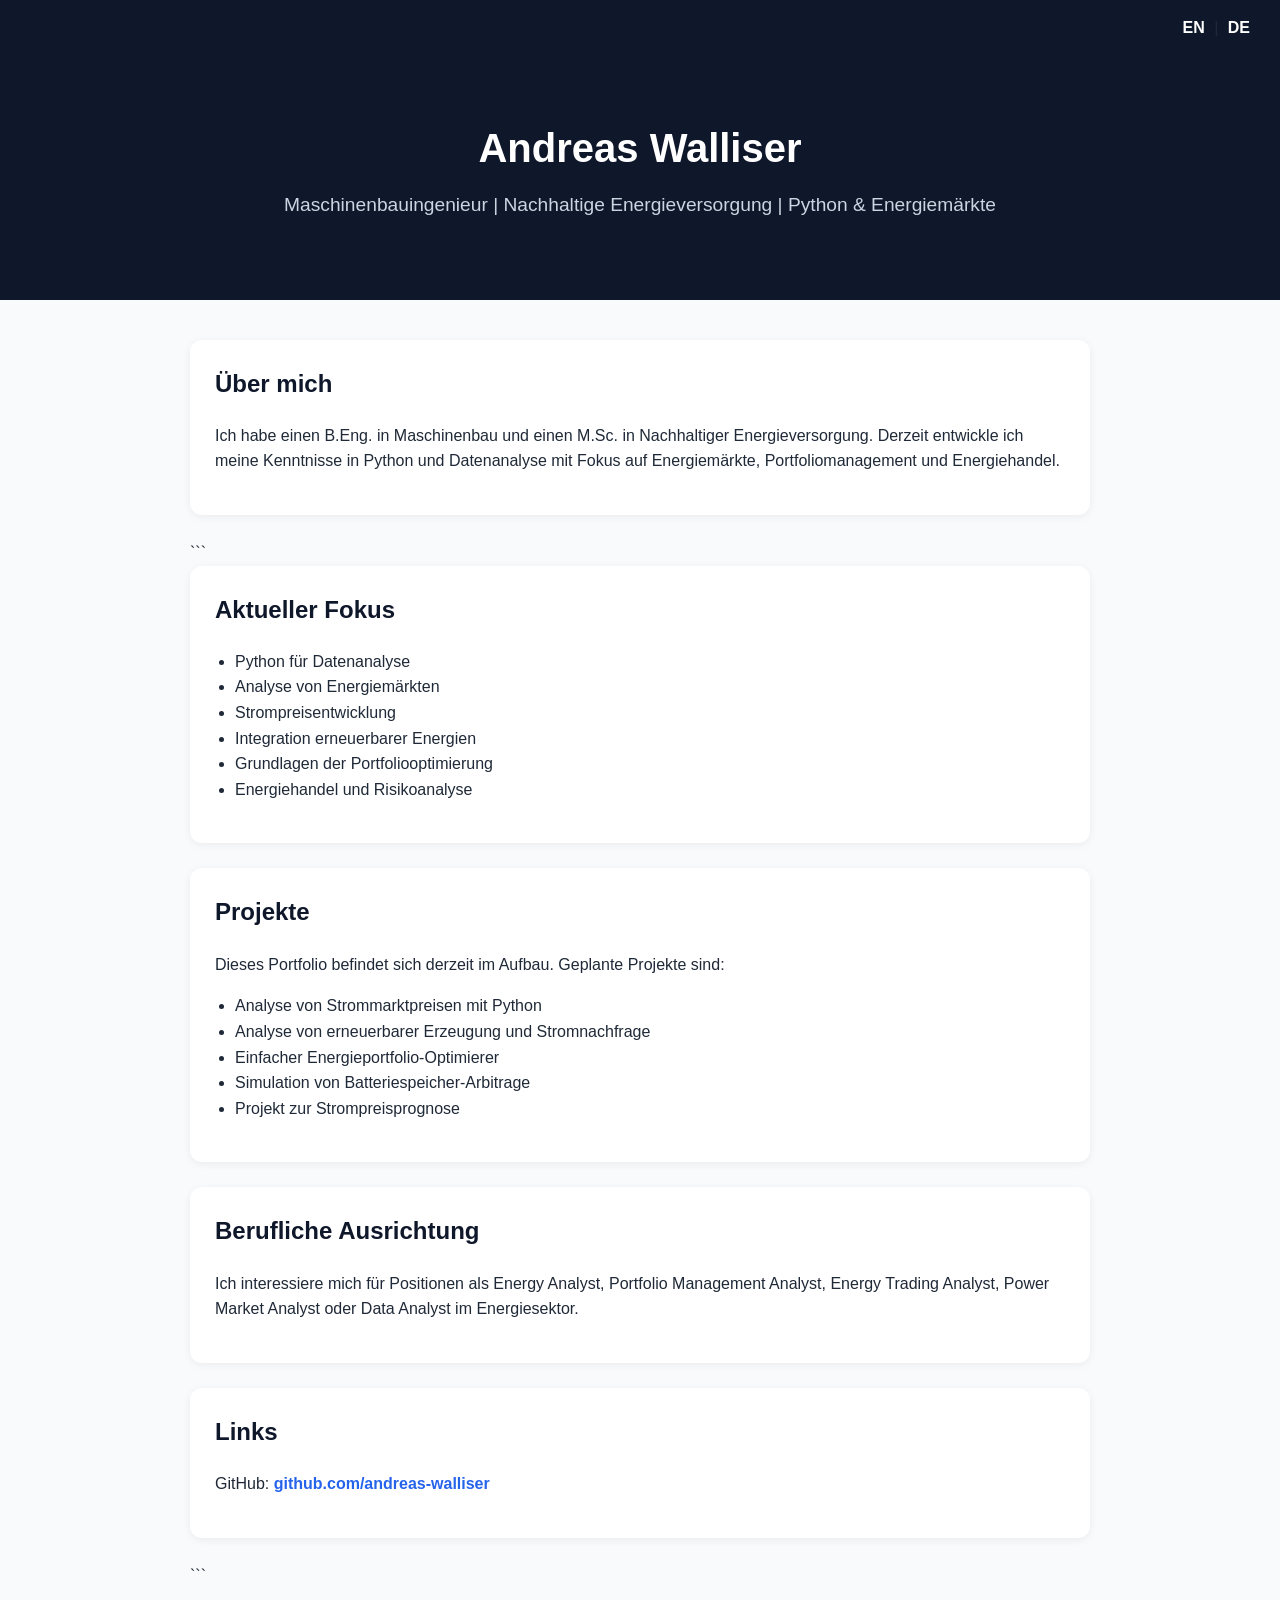
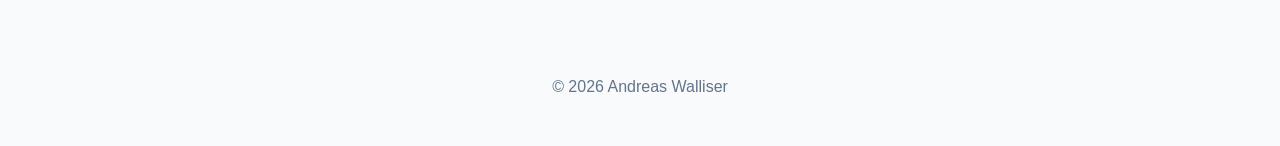
==== de.html @ 5d669d1f "Add German version of personal portfolio webpage" ====
<!DOCTYPE html>

<html lang="de">
<head>
  <meta charset="UTF-8" />
  <meta name="viewport" content="width=device-width, initial-scale=1.0" />

  <title>Andreas Walliser | Energieanalyse</title>

  <style>
    body {
      margin: 0;
      font-family: Arial, sans-serif;
      line-height: 1.6;
      color: #1f2937;
      background: #f8fafc;
    }

    .language-switch {
      text-align: right;
      padding: 15px 25px;
      background: #0f172a;
    }

    .language-switch a {
      color: white;
      text-decoration: none;
      font-weight: bold;
      margin: 0 5px;
    }

    .language-switch a:hover {
      text-decoration: underline;
    }

    header {
      background: #0f172a;
      color: white;
      padding: 60px 20px;
      text-align: center;
    }

    header h1 {
      margin: 0;
      font-size: 2.5rem;
    }

    header p {
      font-size: 1.2rem;
      margin-top: 10px;
      color: #cbd5e1;
    }

    main {
      max-width: 900px;
      margin: 40px auto;
      padding: 0 20px;
    }

    section {
      background: white;
      margin-bottom: 25px;
      padding: 25px;
      border-radius: 12px;
      box-shadow: 0 2px 8px rgba(0, 0, 0, 0.06);
    }

    h2 {
      color: #0f172a;
      margin-top: 0;
    }

    ul {
      padding-left: 20px;
    }

    a {
      color: #2563eb;
      text-decoration: none;
      font-weight: bold;
    }

    a:hover {
      text-decoration: underline;
    }

    footer {
      text-align: center;
      padding: 30px 20px;
      color: #64748b;
    }
  </style>

</head>

<body>
  <nav class="language-switch">
    <a href="index.html">EN</a> |
    <a href="de.html">DE</a>
  </nav>

  <header>
    <h1>Andreas Walliser</h1>
    <p>Maschinenbauingenieur | Nachhaltige Energieversorgung | Python & Energiemärkte</p>
  </header>

  <main>
    <section>
      <h2>Über mich</h2>
      <p>
        Ich habe einen B.Eng. in Maschinenbau und einen M.Sc. in Nachhaltiger Energieversorgung.
        Derzeit entwickle ich meine Kenntnisse in Python und Datenanalyse mit Fokus auf
        Energiemärkte, Portfoliomanagement und Energiehandel.
      </p>
    </section>

```
<section>
  <h2>Aktueller Fokus</h2>
  <ul>
    <li>Python für Datenanalyse</li>
    <li>Analyse von Energiemärkten</li>
    <li>Strompreisentwicklung</li>
    <li>Integration erneuerbarer Energien</li>
    <li>Grundlagen der Portfoliooptimierung</li>
    <li>Energiehandel und Risikoanalyse</li>
  </ul>
</section>

<section>
  <h2>Projekte</h2>
  <p>
    Dieses Portfolio befindet sich derzeit im Aufbau. Geplante Projekte sind:
  </p>
  <ul>
    <li>Analyse von Strommarktpreisen mit Python</li>
    <li>Analyse von erneuerbarer Erzeugung und Stromnachfrage</li>
    <li>Einfacher Energieportfolio-Optimierer</li>
    <li>Simulation von Batteriespeicher-Arbitrage</li>
    <li>Projekt zur Strompreisprognose</li>
  </ul>
</section>

<section>
  <h2>Berufliche Ausrichtung</h2>
  <p>
    Ich interessiere mich für Positionen als Energy Analyst, Portfolio Management Analyst,
    Energy Trading Analyst, Power Market Analyst oder Data Analyst im Energiesektor.
  </p>
</section>

<section>
  <h2>Links</h2>
  <p>
    GitHub:
    <a href="https://github.com/andreas-walliser" target="_blank">
      github.com/andreas-walliser
    </a>
  </p>
</section>
```

  </main>

  <footer>
    <p>© 2026 Andreas Walliser</p>
  </footer>
</body>
</html>
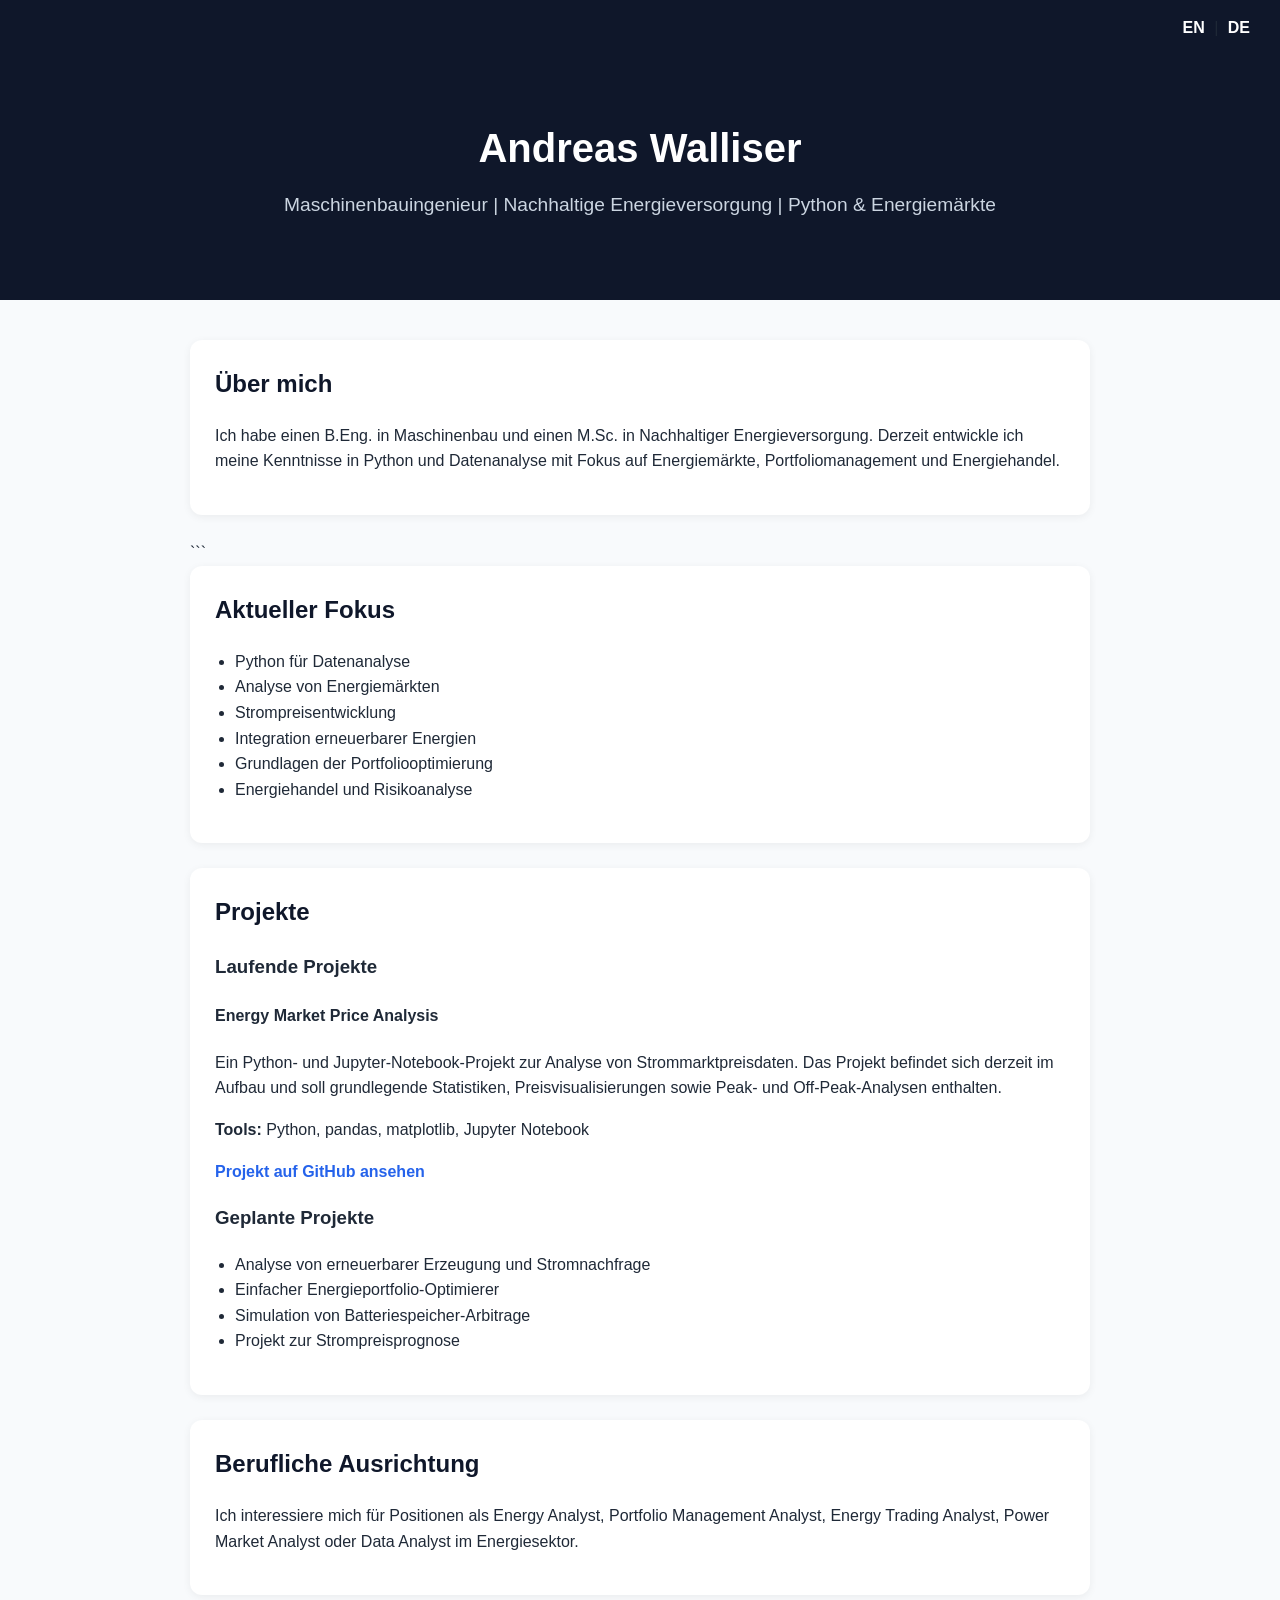
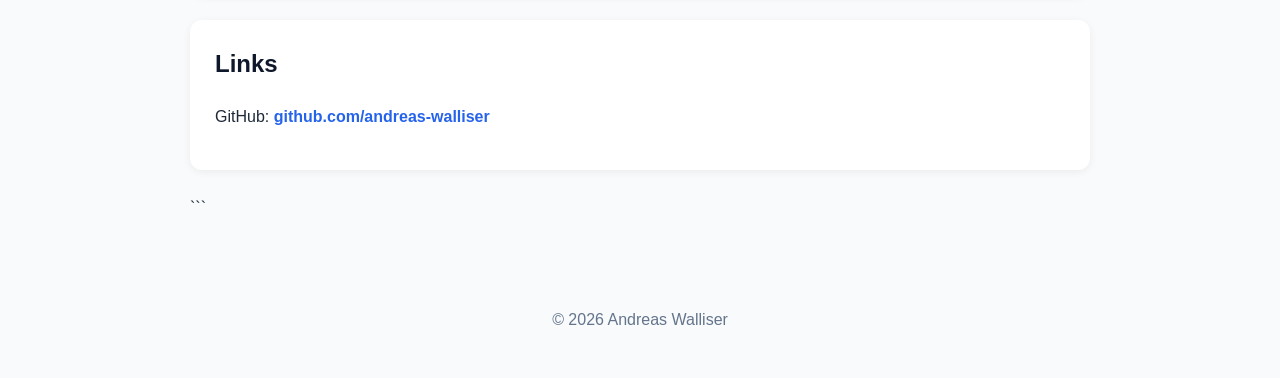
==== commit 159a4978: "Enhance project descriptions in de.html Added details about the 'Energy Market Price Analysis' proje" ====
--- a/de.html
+++ b/de.html
@@ -129,11 +129,29 @@
 
 <section>
   <h2>Projekte</h2>
+
+  <h3>Laufende Projekte</h3>
+
+  <h4>Energy Market Price Analysis</h4>
   <p>
-    Dieses Portfolio befindet sich derzeit im Aufbau. Geplante Projekte sind:
+    Ein Python- und Jupyter-Notebook-Projekt zur Analyse von Strommarktpreisdaten.
+    Das Projekt befindet sich derzeit im Aufbau und soll grundlegende Statistiken,
+    Preisvisualisierungen sowie Peak- und Off-Peak-Analysen enthalten.
   </p>
+
+  <p>
+    <strong>Tools:</strong> Python, pandas, matplotlib, Jupyter Notebook
+  </p>
+
+  <p>
+    <a href="https://github.com/andreas-walliser/energy-market-price-analysis" target="_blank">
+      Projekt auf GitHub ansehen
+    </a>
+  </p>
+
+  <h3>Geplante Projekte</h3>
+
   <ul>
-    <li>Analyse von Strommarktpreisen mit Python</li>
     <li>Analyse von erneuerbarer Erzeugung und Stromnachfrage</li>
     <li>Einfacher Energieportfolio-Optimierer</li>
     <li>Simulation von Batteriespeicher-Arbitrage</li>
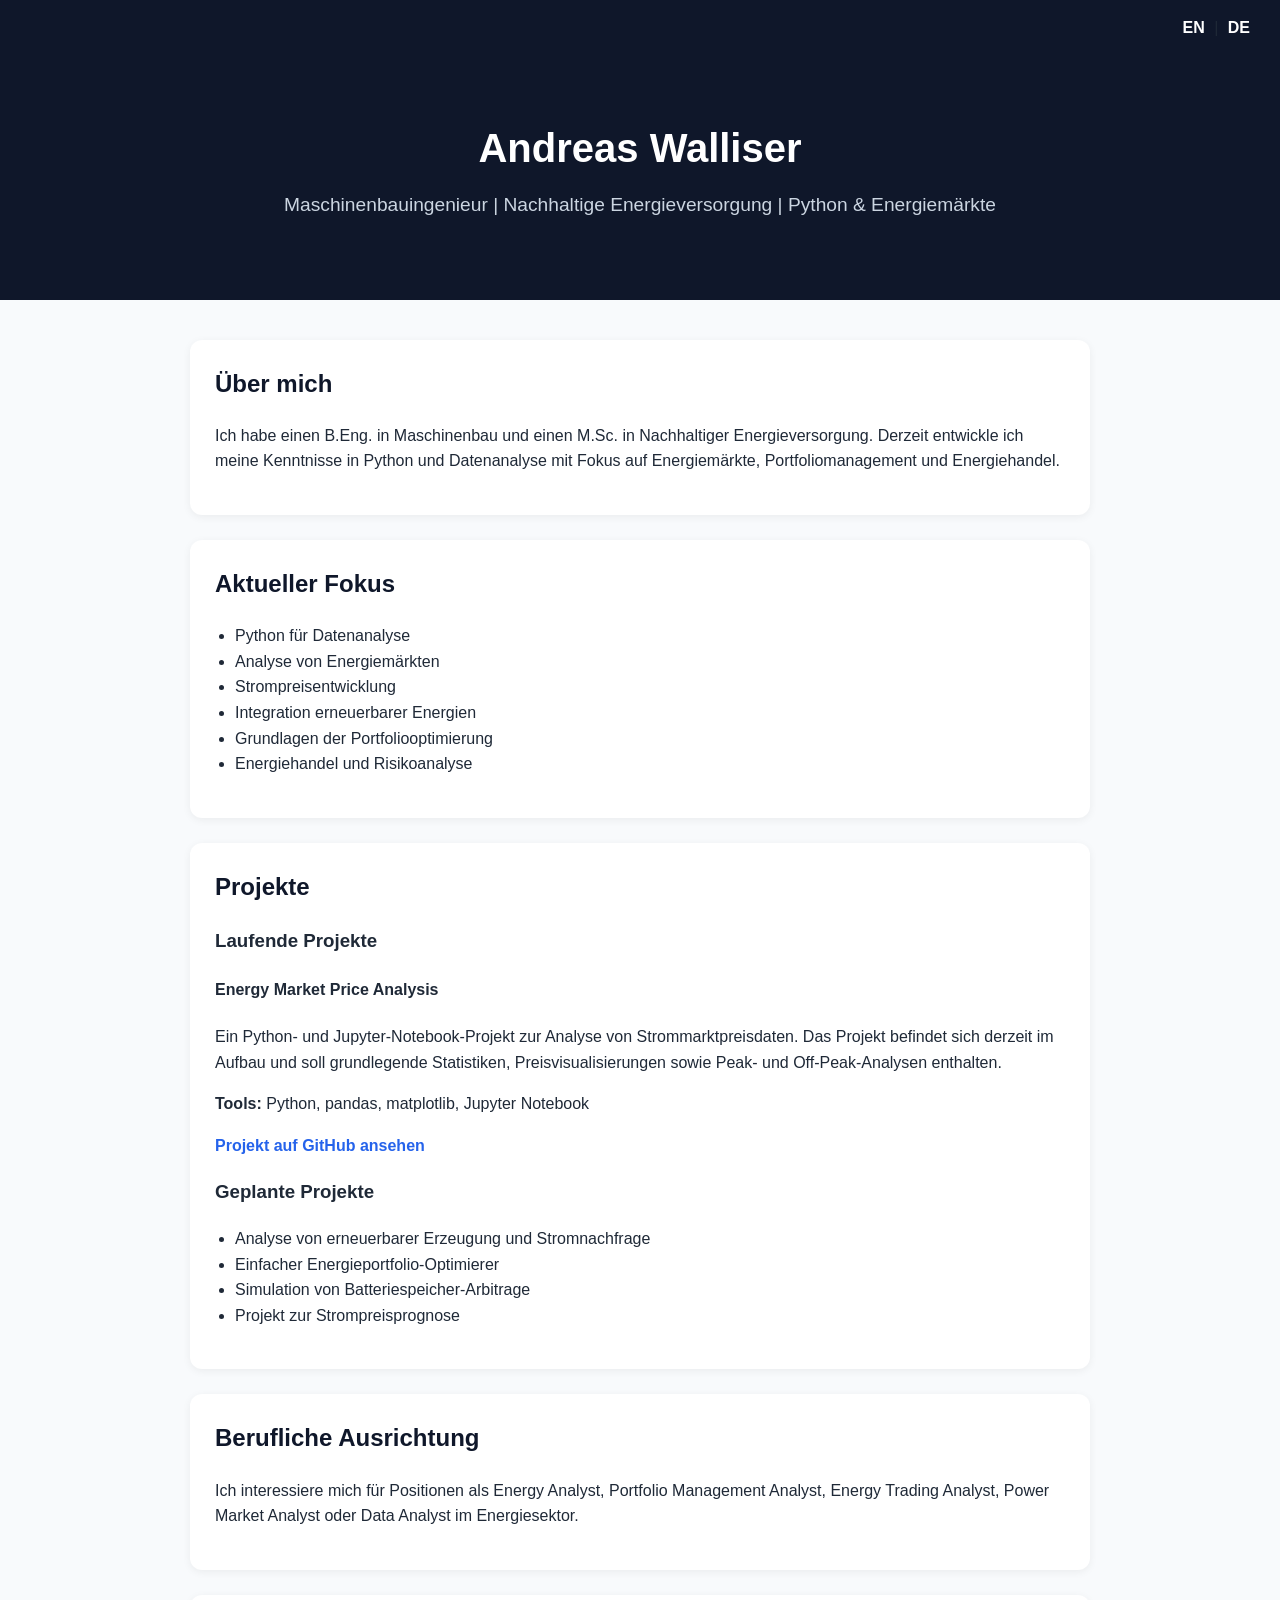
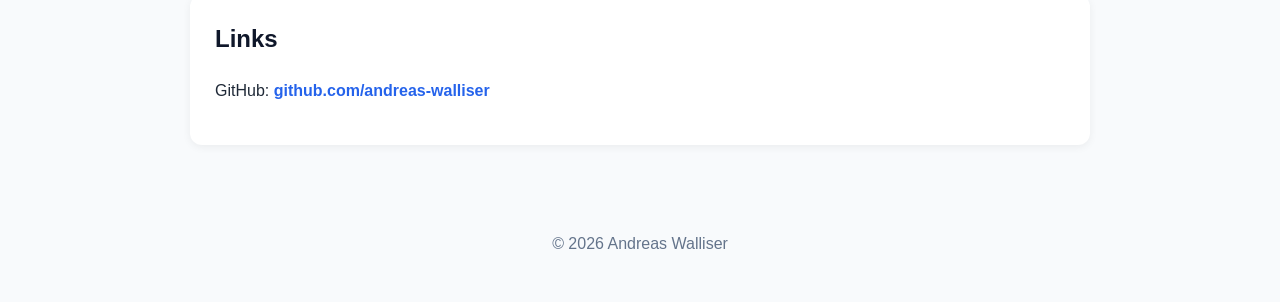
==== commit 523cd278: "Update de.html" ====
--- a/de.html
+++ b/de.html
@@ -114,7 +114,6 @@
       </p>
     </section>
 
-```
 <section>
   <h2>Aktueller Fokus</h2>
   <ul>
@@ -176,7 +175,6 @@
     </a>
   </p>
 </section>
-```
 
   </main>
 
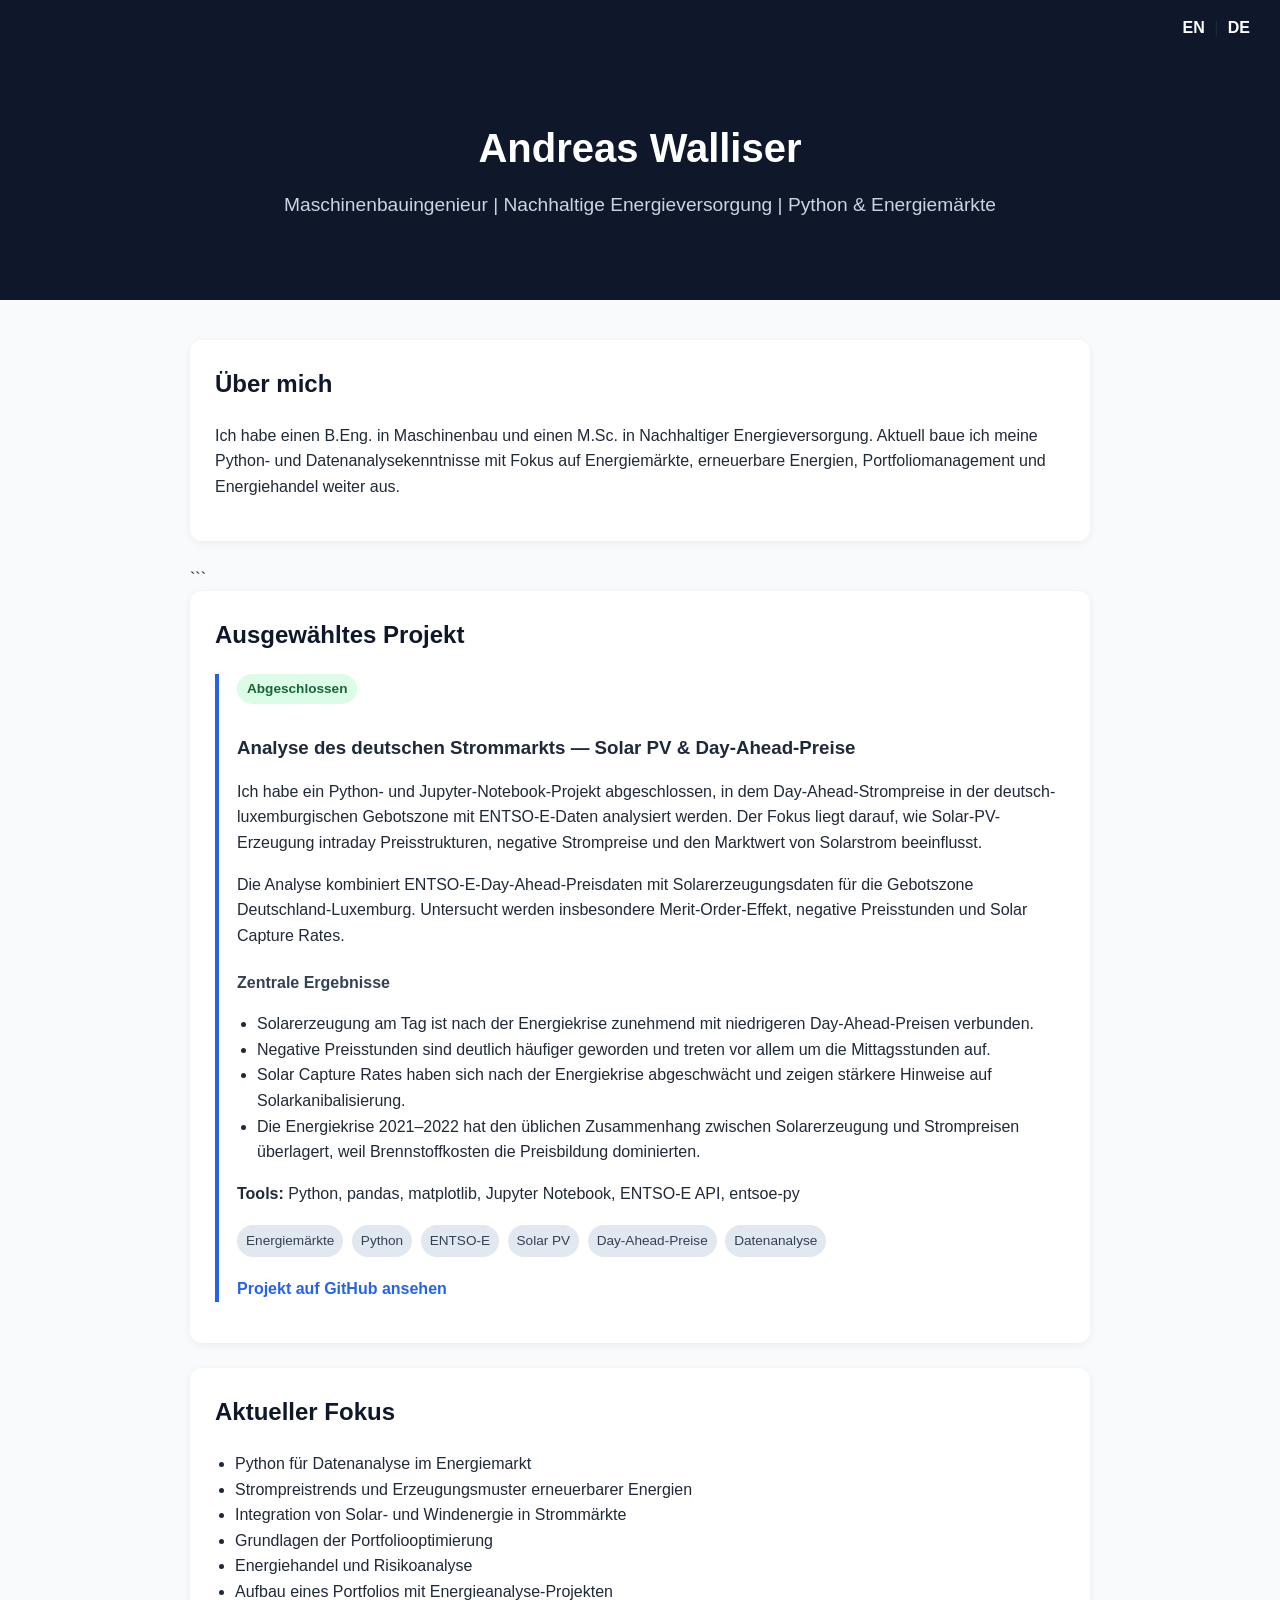
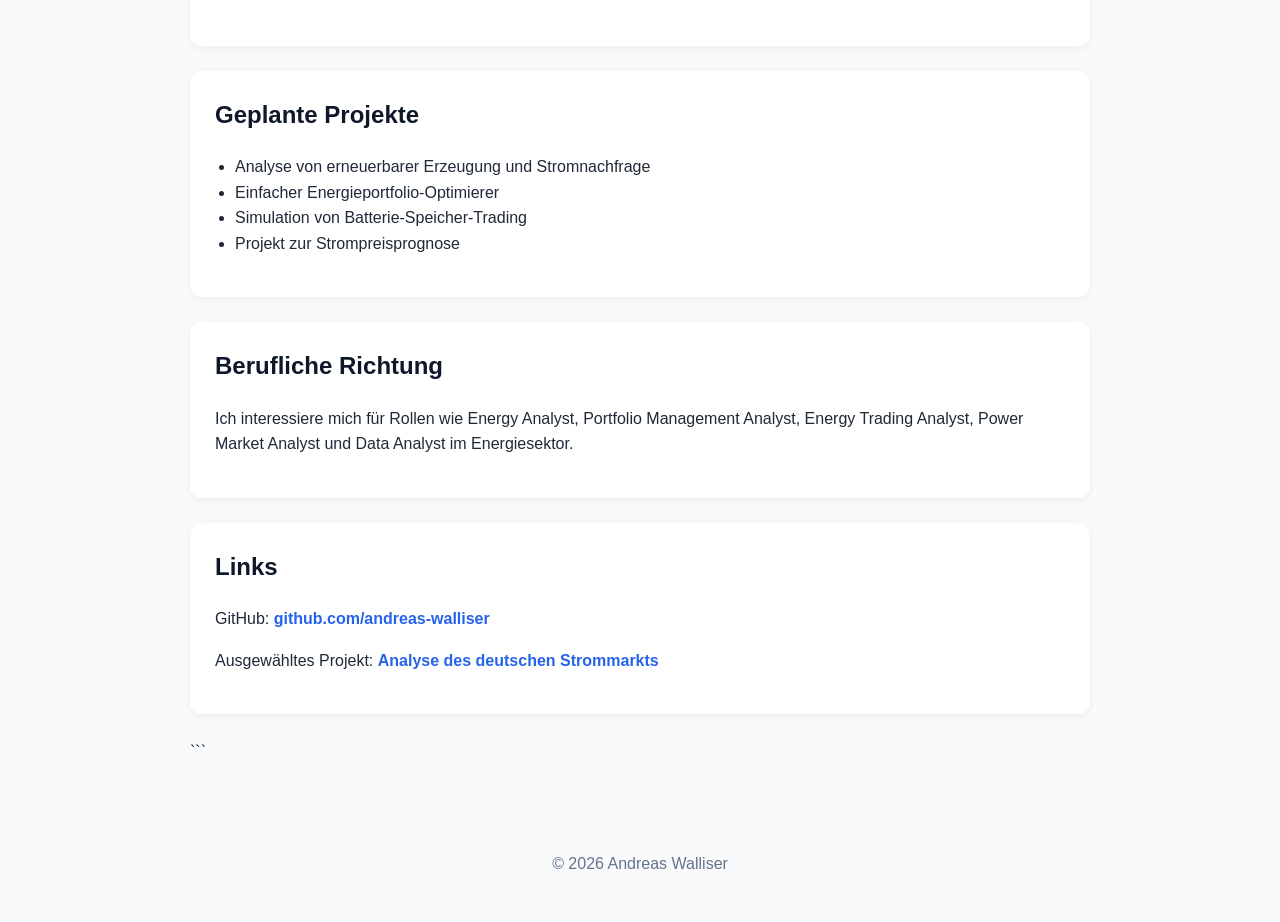
==== commit 18400685: "Refactor de.html with project details and layout changes Updated the layout and content of the Germa" ====
--- a/de.html
+++ b/de.html
@@ -4,7 +4,6 @@
 <head>
   <meta charset="UTF-8" />
   <meta name="viewport" content="width=device-width, initial-scale=1.0" />
-
   <title>Andreas Walliser | Energieanalyse</title>
 
   <style>
@@ -16,23 +15,6 @@
       background: #f8fafc;
     }
 
-    .language-switch {
-      text-align: right;
-      padding: 15px 25px;
-      background: #0f172a;
-    }
-
-    .language-switch a {
-      color: white;
-      text-decoration: none;
-      font-weight: bold;
-      margin: 0 5px;
-    }
-
-    .language-switch a:hover {
-      text-decoration: underline;
-    }
-
     header {
       background: #0f172a;
       color: white;
@@ -70,6 +52,16 @@
       margin-top: 0;
     }
 
+    h3 {
+      color: #1e293b;
+      margin-bottom: 8px;
+    }
+
+    h4 {
+      margin-bottom: 8px;
+      color: #334155;
+    }
+
     ul {
       padding-left: 20px;
     }
@@ -88,6 +80,50 @@
       text-align: center;
       padding: 30px 20px;
       color: #64748b;
+    }
+
+    .language-switch {
+      text-align: right;
+      padding: 15px 25px;
+      background: #0f172a;
+    }
+
+    .language-switch a {
+      color: white;
+      text-decoration: none;
+      font-weight: bold;
+      margin: 0 5px;
+    }
+
+    .project-card {
+      border-left: 4px solid #2563eb;
+      padding-left: 18px;
+      margin-top: 15px;
+    }
+
+    .status {
+      display: inline-block;
+      background: #dcfce7;
+      color: #166534;
+      font-weight: bold;
+      padding: 4px 10px;
+      border-radius: 999px;
+      font-size: 0.85rem;
+      margin-bottom: 10px;
+    }
+
+    .tags {
+      margin-top: 12px;
+    }
+
+    .tag {
+      display: inline-block;
+      background: #e2e8f0;
+      color: #334155;
+      padding: 5px 9px;
+      border-radius: 999px;
+      font-size: 0.85rem;
+      margin: 3px 4px 3px 0;
     }
   </style>
 
@@ -109,60 +145,89 @@
       <h2>Über mich</h2>
       <p>
         Ich habe einen B.Eng. in Maschinenbau und einen M.Sc. in Nachhaltiger Energieversorgung.
-        Derzeit entwickle ich meine Kenntnisse in Python und Datenanalyse mit Fokus auf
-        Energiemärkte, Portfoliomanagement und Energiehandel.
+        Aktuell baue ich meine Python- und Datenanalysekenntnisse mit Fokus auf Energiemärkte,
+        erneuerbare Energien, Portfoliomanagement und Energiehandel weiter aus.
       </p>
     </section>
 
+```
+<section>
+  <h2>Ausgewähltes Projekt</h2>
+
+  <div class="project-card">
+    <span class="status">Abgeschlossen</span>
+
+    <h3>Analyse des deutschen Strommarkts — Solar PV & Day-Ahead-Preise</h3>
+
+    <p>
+      Ich habe ein Python- und Jupyter-Notebook-Projekt abgeschlossen, in dem Day-Ahead-Strompreise
+      in der deutsch-luxemburgischen Gebotszone mit ENTSO-E-Daten analysiert werden. Der Fokus liegt
+      darauf, wie Solar-PV-Erzeugung intraday Preisstrukturen, negative Strompreise und den Marktwert
+      von Solarstrom beeinflusst.
+    </p>
+
+    <p>
+      Die Analyse kombiniert ENTSO-E-Day-Ahead-Preisdaten mit Solarerzeugungsdaten für die
+      Gebotszone Deutschland-Luxemburg. Untersucht werden insbesondere Merit-Order-Effekt,
+      negative Preisstunden und Solar Capture Rates.
+    </p>
+
+    <h4>Zentrale Ergebnisse</h4>
+    <ul>
+      <li>Solarerzeugung am Tag ist nach der Energiekrise zunehmend mit niedrigeren Day-Ahead-Preisen verbunden.</li>
+      <li>Negative Preisstunden sind deutlich häufiger geworden und treten vor allem um die Mittagsstunden auf.</li>
+      <li>Solar Capture Rates haben sich nach der Energiekrise abgeschwächt und zeigen stärkere Hinweise auf Solarkanibalisierung.</li>
+      <li>Die Energiekrise 2021–2022 hat den üblichen Zusammenhang zwischen Solarerzeugung und Strompreisen überlagert, weil Brennstoffkosten die Preisbildung dominierten.</li>
+    </ul>
+
+    <p>
+      <strong>Tools:</strong> Python, pandas, matplotlib, Jupyter Notebook, ENTSO-E API, entsoe-py
+    </p>
+
+    <div class="tags">
+      <span class="tag">Energiemärkte</span>
+      <span class="tag">Python</span>
+      <span class="tag">ENTSO-E</span>
+      <span class="tag">Solar PV</span>
+      <span class="tag">Day-Ahead-Preise</span>
+      <span class="tag">Datenanalyse</span>
+    </div>
+
+    <p>
+      <a href="https://github.com/andreas-walliser/energy-market-price-analysis" target="_blank" rel="noopener noreferrer">
+        Projekt auf GitHub ansehen
+      </a>
+    </p>
+  </div>
+</section>
+
 <section>
   <h2>Aktueller Fokus</h2>
   <ul>
-    <li>Python für Datenanalyse</li>
-    <li>Analyse von Energiemärkten</li>
-    <li>Strompreisentwicklung</li>
-    <li>Integration erneuerbarer Energien</li>
+    <li>Python für Datenanalyse im Energiemarkt</li>
+    <li>Strompreistrends und Erzeugungsmuster erneuerbarer Energien</li>
+    <li>Integration von Solar- und Windenergie in Strommärkte</li>
     <li>Grundlagen der Portfoliooptimierung</li>
     <li>Energiehandel und Risikoanalyse</li>
+    <li>Aufbau eines Portfolios mit Energieanalyse-Projekten</li>
   </ul>
 </section>
 
 <section>
-  <h2>Projekte</h2>
-
-  <h3>Laufende Projekte</h3>
-
-  <h4>Energy Market Price Analysis</h4>
-  <p>
-    Ein Python- und Jupyter-Notebook-Projekt zur Analyse von Strommarktpreisdaten.
-    Das Projekt befindet sich derzeit im Aufbau und soll grundlegende Statistiken,
-    Preisvisualisierungen sowie Peak- und Off-Peak-Analysen enthalten.
-  </p>
-
-  <p>
-    <strong>Tools:</strong> Python, pandas, matplotlib, Jupyter Notebook
-  </p>
-
-  <p>
-    <a href="https://github.com/andreas-walliser/energy-market-price-analysis" target="_blank">
-      Projekt auf GitHub ansehen
-    </a>
-  </p>
-
-  <h3>Geplante Projekte</h3>
-
+  <h2>Geplante Projekte</h2>
   <ul>
     <li>Analyse von erneuerbarer Erzeugung und Stromnachfrage</li>
     <li>Einfacher Energieportfolio-Optimierer</li>
-    <li>Simulation von Batteriespeicher-Arbitrage</li>
+    <li>Simulation von Batterie-Speicher-Trading</li>
     <li>Projekt zur Strompreisprognose</li>
   </ul>
 </section>
 
 <section>
-  <h2>Berufliche Ausrichtung</h2>
+  <h2>Berufliche Richtung</h2>
   <p>
-    Ich interessiere mich für Positionen als Energy Analyst, Portfolio Management Analyst,
-    Energy Trading Analyst, Power Market Analyst oder Data Analyst im Energiesektor.
+    Ich interessiere mich für Rollen wie Energy Analyst, Portfolio Management Analyst,
+    Energy Trading Analyst, Power Market Analyst und Data Analyst im Energiesektor.
   </p>
 </section>
 
@@ -170,11 +235,18 @@
   <h2>Links</h2>
   <p>
     GitHub:
-    <a href="https://github.com/andreas-walliser" target="_blank">
+    <a href="https://github.com/andreas-walliser" target="_blank" rel="noopener noreferrer">
       github.com/andreas-walliser
     </a>
   </p>
-</section>
+  <p>
+    Ausgewähltes Projekt:
+    <a href="https://github.com/andreas-walliser/energy-market-price-analysis" target="_blank" rel="noopener noreferrer">
+      Analyse des deutschen Strommarkts
+    </a>
+  </p>
+</section>
+```
 
   </main>
 
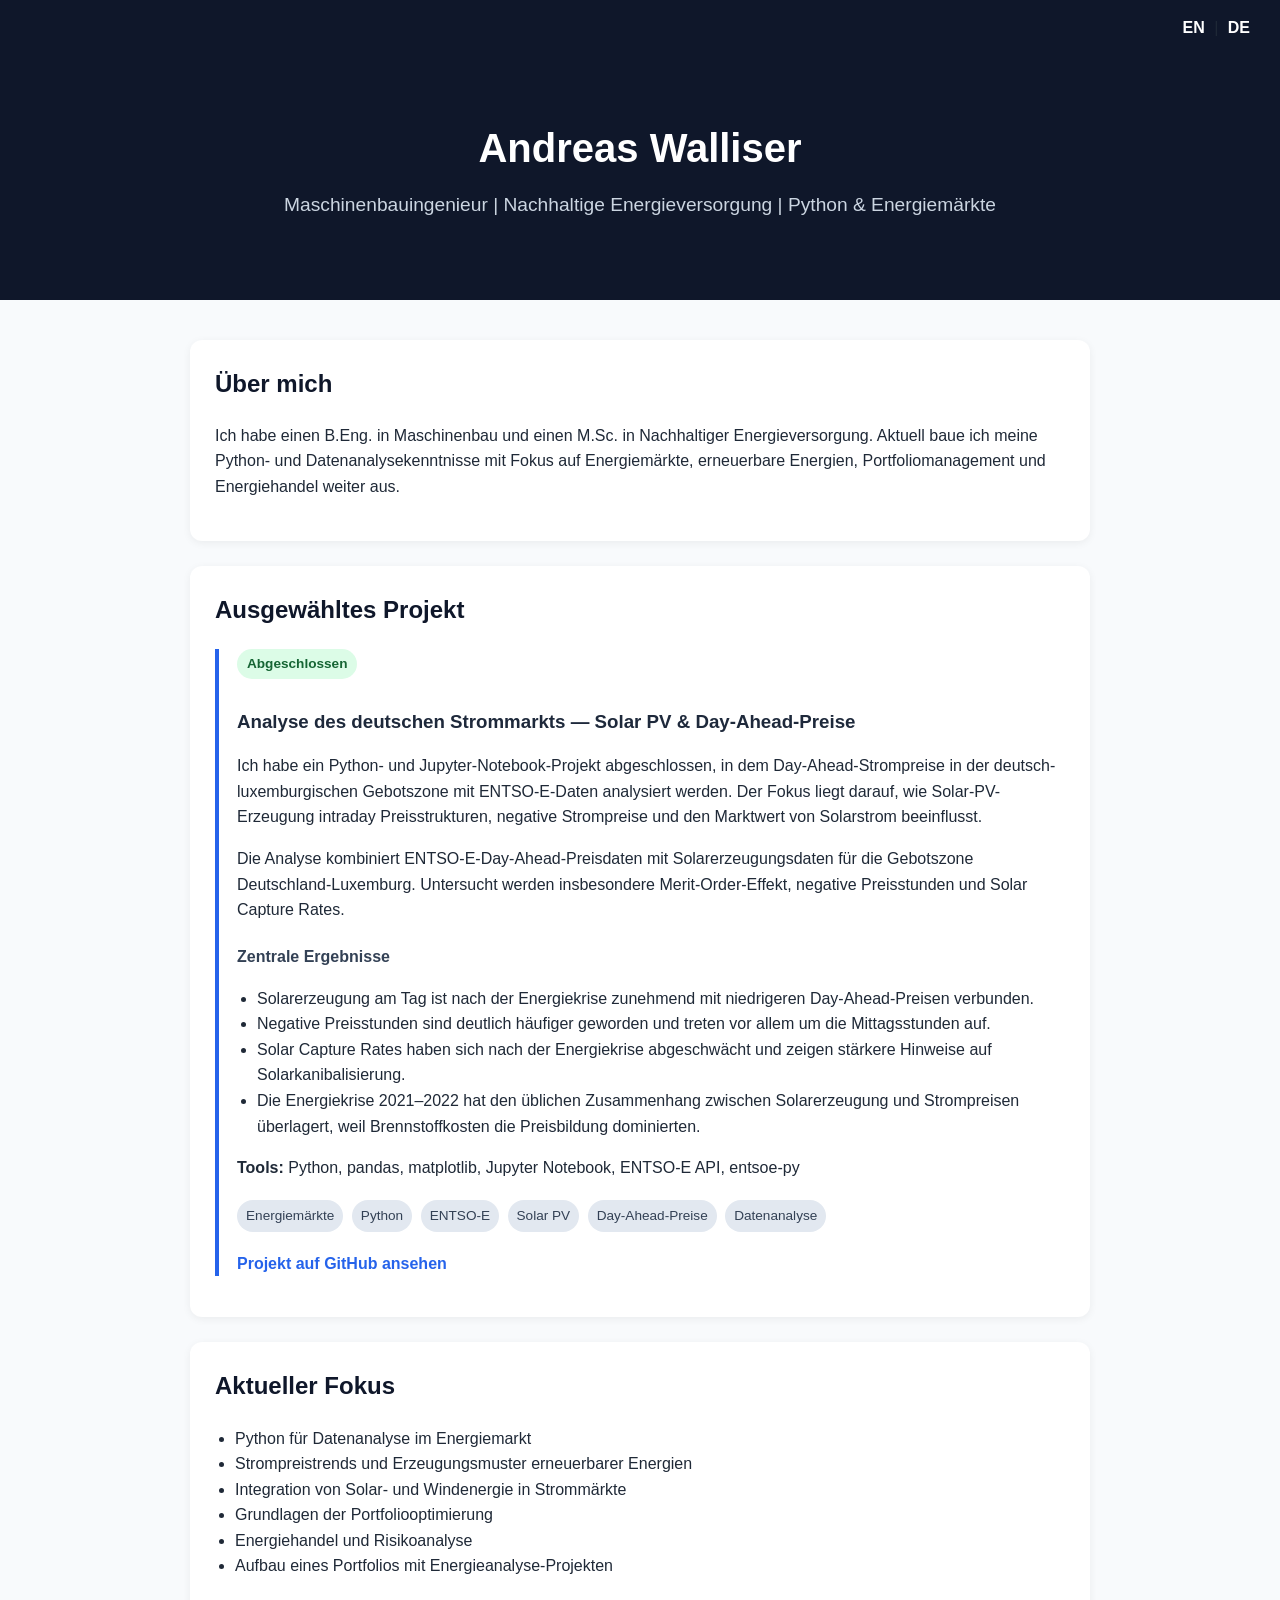
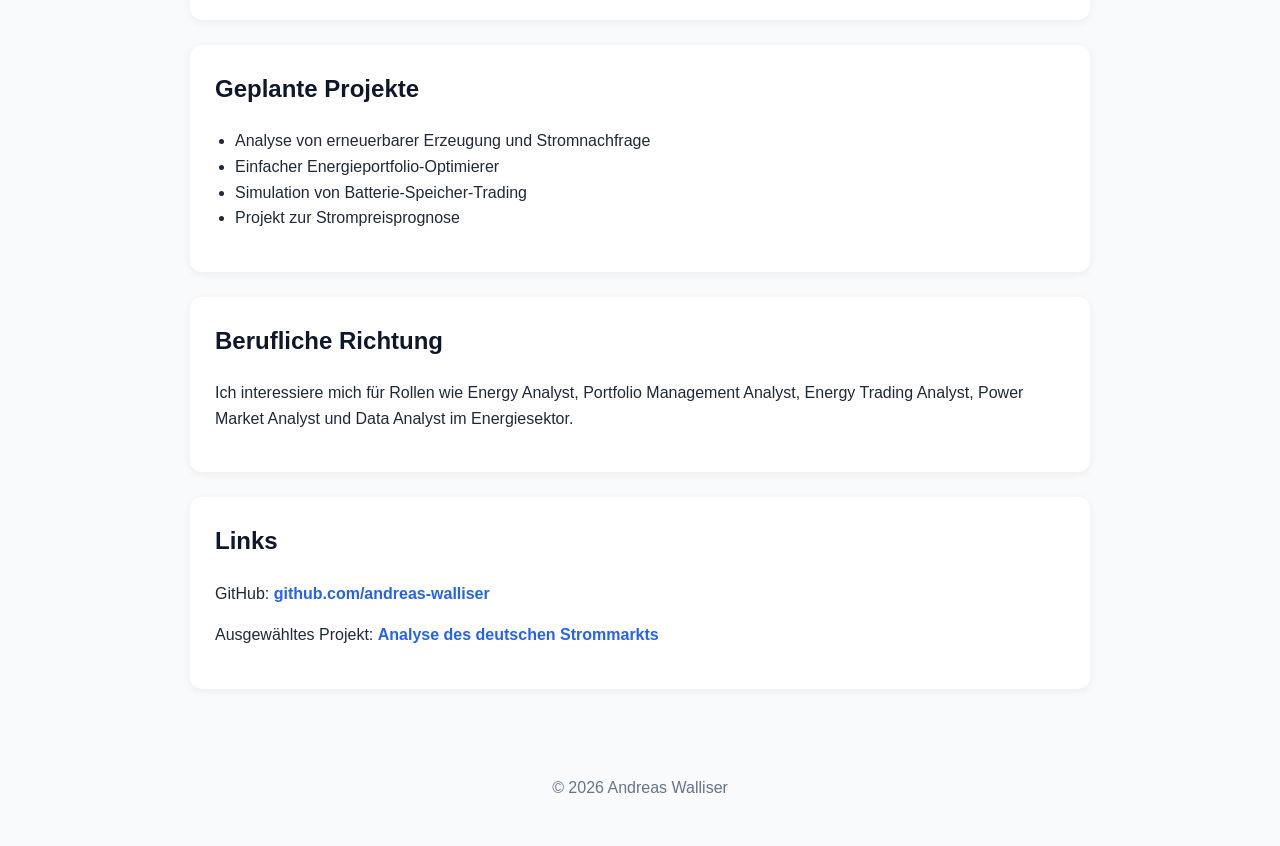
==== commit afeef17d: "Remove unused section markers from de.html" ====
--- a/de.html
+++ b/de.html
@@ -150,7 +150,6 @@
       </p>
     </section>
 
-```
 <section>
   <h2>Ausgewähltes Projekt</h2>
 
@@ -246,7 +245,6 @@
     </a>
   </p>
 </section>
-```
 
   </main>
 
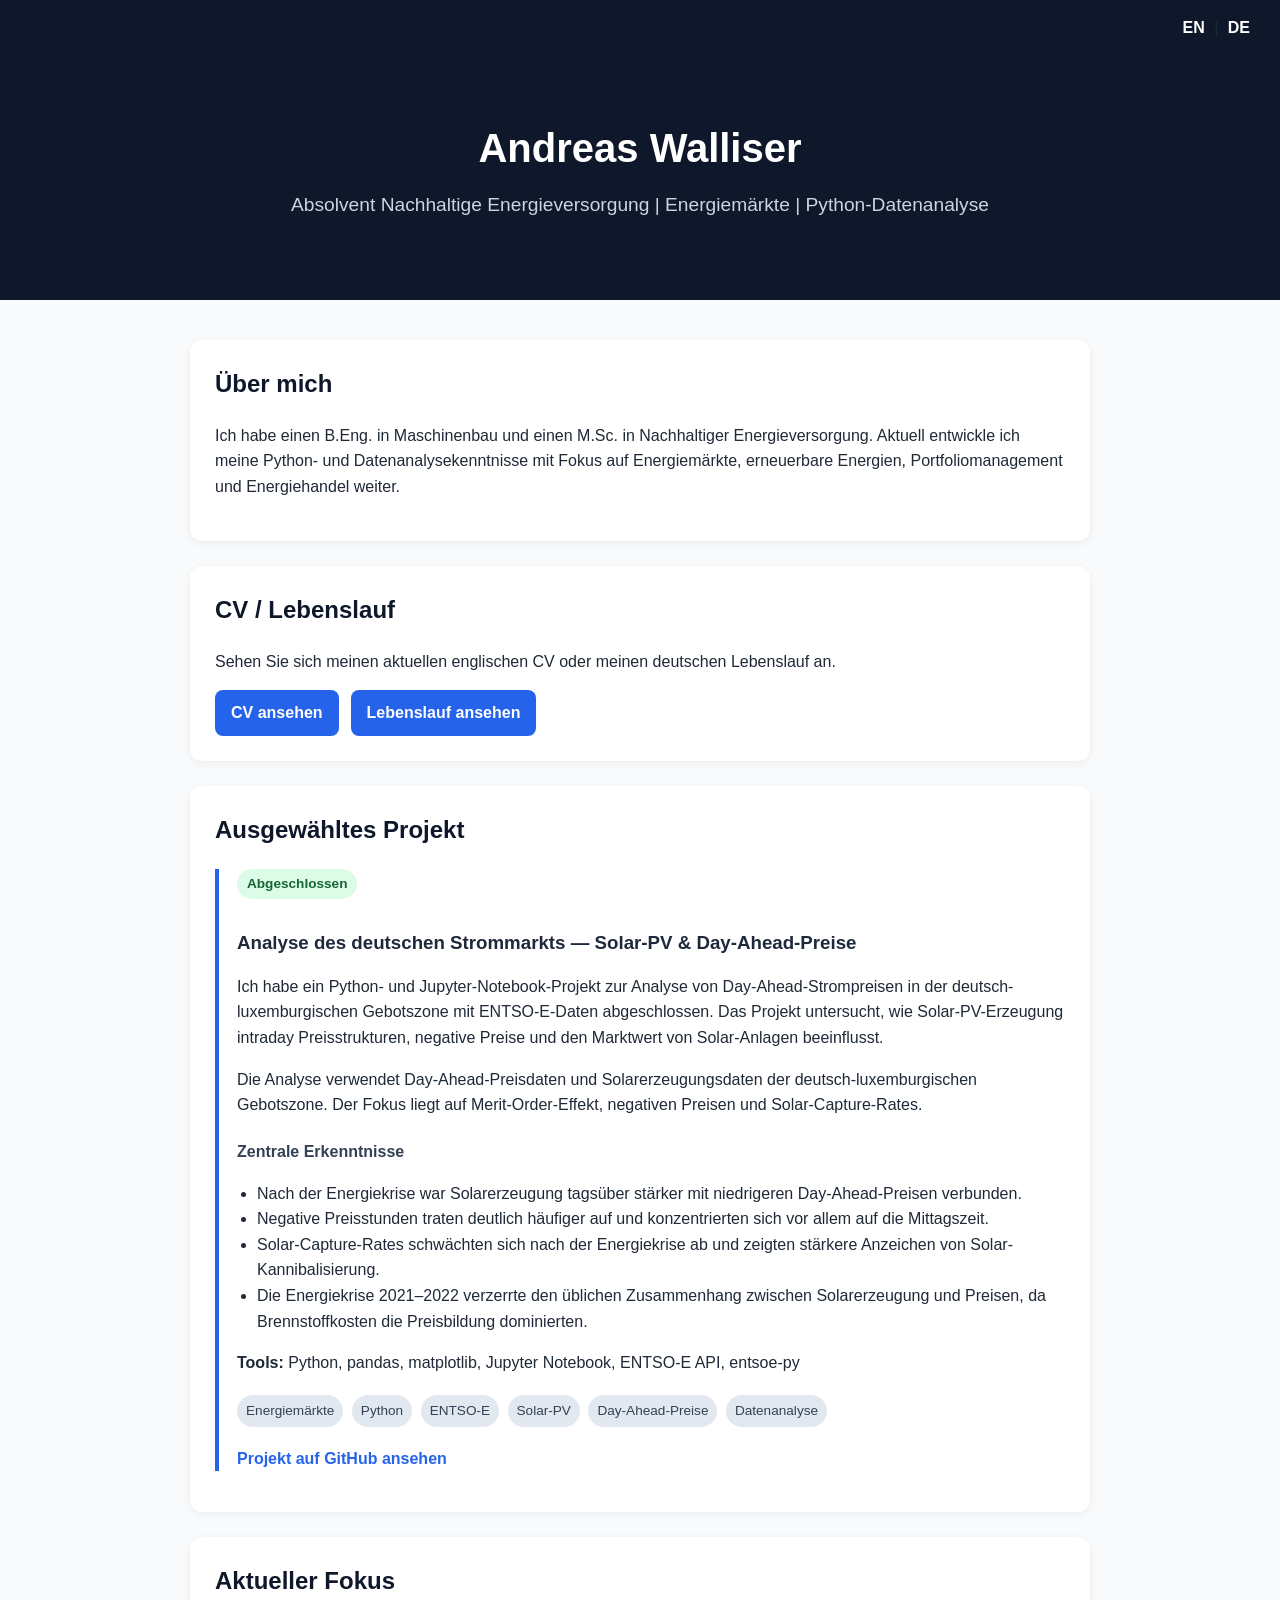
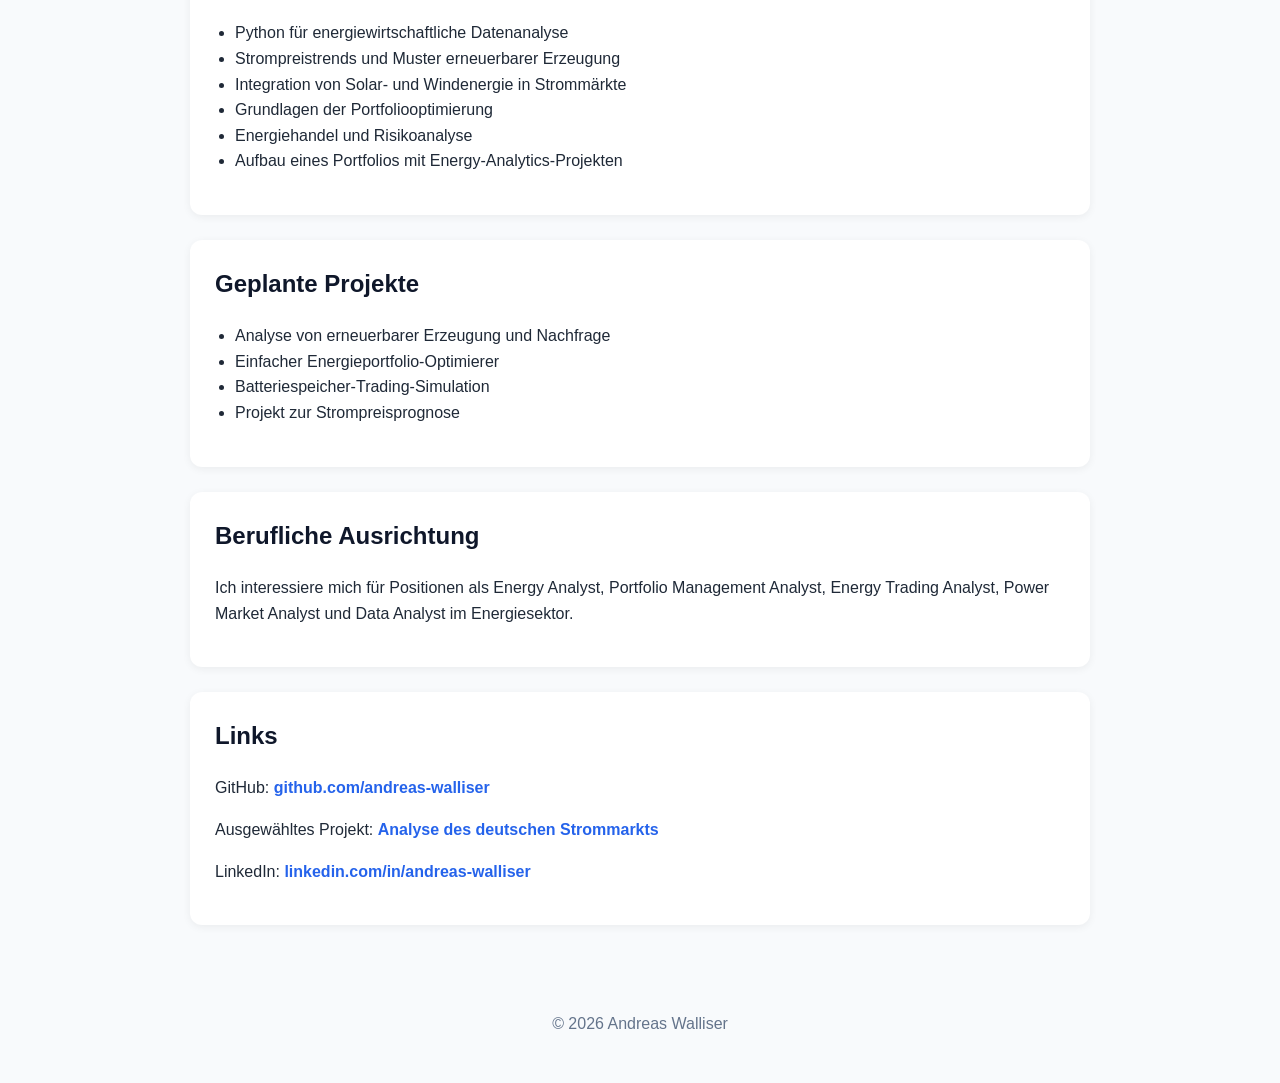
==== commit f473c67a: "added cv and lebenslauf" ====
--- a/de.html
+++ b/de.html
@@ -1,10 +1,11 @@
 <!DOCTYPE html>
-
 <html lang="de">
 <head>
   <meta charset="UTF-8" />
   <meta name="viewport" content="width=device-width, initial-scale=1.0" />
-  <title>Andreas Walliser | Energieanalyse</title>
+
+  <title>Andreas Walliser | Energy Analytics</title>
+  <meta name="description" content="Portfolio von Andreas Walliser mit Fokus auf Energiemärkte, erneuerbare Energien, Python-Datenanalyse und nachhaltige Energieversorgung." />
 
   <style>
     body {
@@ -125,8 +126,29 @@
       font-size: 0.85rem;
       margin: 3px 4px 3px 0;
     }
+
+    .button-row {
+      display: flex;
+      flex-wrap: wrap;
+      gap: 12px;
+      margin-top: 15px;
+    }
+
+    .button {
+      display: inline-block;
+      background: #2563eb;
+      color: white;
+      padding: 10px 16px;
+      border-radius: 8px;
+      font-weight: bold;
+      text-decoration: none;
+    }
+
+    .button:hover {
+      background: #1d4ed8;
+      text-decoration: none;
+    }
   </style>
-
 </head>
 
 <body>
@@ -137,7 +159,7 @@
 
   <header>
     <h1>Andreas Walliser</h1>
-    <p>Maschinenbauingenieur | Nachhaltige Energieversorgung | Python & Energiemärkte</p>
+    <p>Absolvent Nachhaltige Energieversorgung | Energiemärkte | Python-Datenanalyse</p>
   </header>
 
   <main>
@@ -145,107 +167,128 @@
       <h2>Über mich</h2>
       <p>
         Ich habe einen B.Eng. in Maschinenbau und einen M.Sc. in Nachhaltiger Energieversorgung.
-        Aktuell baue ich meine Python- und Datenanalysekenntnisse mit Fokus auf Energiemärkte,
-        erneuerbare Energien, Portfoliomanagement und Energiehandel weiter aus.
-      </p>
-    </section>
-
-<section>
-  <h2>Ausgewähltes Projekt</h2>
-
-  <div class="project-card">
-    <span class="status">Abgeschlossen</span>
-
-    <h3>Analyse des deutschen Strommarkts — Solar PV & Day-Ahead-Preise</h3>
-
-    <p>
-      Ich habe ein Python- und Jupyter-Notebook-Projekt abgeschlossen, in dem Day-Ahead-Strompreise
-      in der deutsch-luxemburgischen Gebotszone mit ENTSO-E-Daten analysiert werden. Der Fokus liegt
-      darauf, wie Solar-PV-Erzeugung intraday Preisstrukturen, negative Strompreise und den Marktwert
-      von Solarstrom beeinflusst.
-    </p>
-
-    <p>
-      Die Analyse kombiniert ENTSO-E-Day-Ahead-Preisdaten mit Solarerzeugungsdaten für die
-      Gebotszone Deutschland-Luxemburg. Untersucht werden insbesondere Merit-Order-Effekt,
-      negative Preisstunden und Solar Capture Rates.
-    </p>
-
-    <h4>Zentrale Ergebnisse</h4>
-    <ul>
-      <li>Solarerzeugung am Tag ist nach der Energiekrise zunehmend mit niedrigeren Day-Ahead-Preisen verbunden.</li>
-      <li>Negative Preisstunden sind deutlich häufiger geworden und treten vor allem um die Mittagsstunden auf.</li>
-      <li>Solar Capture Rates haben sich nach der Energiekrise abgeschwächt und zeigen stärkere Hinweise auf Solarkanibalisierung.</li>
-      <li>Die Energiekrise 2021–2022 hat den üblichen Zusammenhang zwischen Solarerzeugung und Strompreisen überlagert, weil Brennstoffkosten die Preisbildung dominierten.</li>
-    </ul>
-
-    <p>
-      <strong>Tools:</strong> Python, pandas, matplotlib, Jupyter Notebook, ENTSO-E API, entsoe-py
-    </p>
-
-    <div class="tags">
-      <span class="tag">Energiemärkte</span>
-      <span class="tag">Python</span>
-      <span class="tag">ENTSO-E</span>
-      <span class="tag">Solar PV</span>
-      <span class="tag">Day-Ahead-Preise</span>
-      <span class="tag">Datenanalyse</span>
-    </div>
-
-    <p>
-      <a href="https://github.com/andreas-walliser/energy-market-price-analysis" target="_blank" rel="noopener noreferrer">
-        Projekt auf GitHub ansehen
-      </a>
-    </p>
-  </div>
-</section>
-
-<section>
-  <h2>Aktueller Fokus</h2>
-  <ul>
-    <li>Python für Datenanalyse im Energiemarkt</li>
-    <li>Strompreistrends und Erzeugungsmuster erneuerbarer Energien</li>
-    <li>Integration von Solar- und Windenergie in Strommärkte</li>
-    <li>Grundlagen der Portfoliooptimierung</li>
-    <li>Energiehandel und Risikoanalyse</li>
-    <li>Aufbau eines Portfolios mit Energieanalyse-Projekten</li>
-  </ul>
-</section>
-
-<section>
-  <h2>Geplante Projekte</h2>
-  <ul>
-    <li>Analyse von erneuerbarer Erzeugung und Stromnachfrage</li>
-    <li>Einfacher Energieportfolio-Optimierer</li>
-    <li>Simulation von Batterie-Speicher-Trading</li>
-    <li>Projekt zur Strompreisprognose</li>
-  </ul>
-</section>
-
-<section>
-  <h2>Berufliche Richtung</h2>
-  <p>
-    Ich interessiere mich für Rollen wie Energy Analyst, Portfolio Management Analyst,
-    Energy Trading Analyst, Power Market Analyst und Data Analyst im Energiesektor.
-  </p>
-</section>
-
-<section>
-  <h2>Links</h2>
-  <p>
-    GitHub:
-    <a href="https://github.com/andreas-walliser" target="_blank" rel="noopener noreferrer">
-      github.com/andreas-walliser
-    </a>
-  </p>
-  <p>
-    Ausgewähltes Projekt:
-    <a href="https://github.com/andreas-walliser/energy-market-price-analysis" target="_blank" rel="noopener noreferrer">
-      Analyse des deutschen Strommarkts
-    </a>
-  </p>
-</section>
-
+        Aktuell entwickle ich meine Python- und Datenanalysekenntnisse mit Fokus auf Energiemärkte,
+        erneuerbare Energien, Portfoliomanagement und Energiehandel weiter.
+      </p>
+    </section>
+
+    <section>
+      <h2>CV / Lebenslauf</h2>
+      <p>
+        Sehen Sie sich meinen aktuellen englischen CV oder meinen deutschen Lebenslauf an.
+      </p>
+
+      <div class="button-row">
+        <a class="button" href="Andreas_Walliser_CV.pdf" target="_blank" rel="noopener noreferrer">
+          CV ansehen
+        </a>
+
+        <a class="button" href="Andreas_Walliser_Lebenslauf.pdf" target="_blank" rel="noopener noreferrer">
+          Lebenslauf ansehen
+        </a>
+      </div>
+    </section>
+
+    <section>
+      <h2>Ausgewähltes Projekt</h2>
+
+      <div class="project-card">
+        <span class="status">Abgeschlossen</span>
+
+        <h3>Analyse des deutschen Strommarkts — Solar-PV & Day-Ahead-Preise</h3>
+
+        <p>
+          Ich habe ein Python- und Jupyter-Notebook-Projekt zur Analyse von Day-Ahead-Strompreisen
+          in der deutsch-luxemburgischen Gebotszone mit ENTSO-E-Daten abgeschlossen. Das Projekt
+          untersucht, wie Solar-PV-Erzeugung intraday Preisstrukturen, negative Preise und den
+          Marktwert von Solar-Anlagen beeinflusst.
+        </p>
+
+        <p>
+          Die Analyse verwendet Day-Ahead-Preisdaten und Solarerzeugungsdaten der deutsch-luxemburgischen
+          Gebotszone. Der Fokus liegt auf Merit-Order-Effekt, negativen Preisen und Solar-Capture-Rates.
+        </p>
+
+        <h4>Zentrale Erkenntnisse</h4>
+        <ul>
+          <li>Nach der Energiekrise war Solarerzeugung tagsüber stärker mit niedrigeren Day-Ahead-Preisen verbunden.</li>
+          <li>Negative Preisstunden traten deutlich häufiger auf und konzentrierten sich vor allem auf die Mittagszeit.</li>
+          <li>Solar-Capture-Rates schwächten sich nach der Energiekrise ab und zeigten stärkere Anzeichen von Solar-Kannibalisierung.</li>
+          <li>Die Energiekrise 2021–2022 verzerrte den üblichen Zusammenhang zwischen Solarerzeugung und Preisen, da Brennstoffkosten die Preisbildung dominierten.</li>
+        </ul>
+
+        <p>
+          <strong>Tools:</strong> Python, pandas, matplotlib, Jupyter Notebook, ENTSO-E API, entsoe-py
+        </p>
+
+        <div class="tags">
+          <span class="tag">Energiemärkte</span>
+          <span class="tag">Python</span>
+          <span class="tag">ENTSO-E</span>
+          <span class="tag">Solar-PV</span>
+          <span class="tag">Day-Ahead-Preise</span>
+          <span class="tag">Datenanalyse</span>
+        </div>
+
+        <p>
+          <a href="https://github.com/andreas-walliser/energy-market-price-analysis" target="_blank" rel="noopener noreferrer">
+            Projekt auf GitHub ansehen
+          </a>
+        </p>
+      </div>
+    </section>
+
+    <section>
+      <h2>Aktueller Fokus</h2>
+      <ul>
+        <li>Python für energiewirtschaftliche Datenanalyse</li>
+        <li>Strompreistrends und Muster erneuerbarer Erzeugung</li>
+        <li>Integration von Solar- und Windenergie in Strommärkte</li>
+        <li>Grundlagen der Portfoliooptimierung</li>
+        <li>Energiehandel und Risikoanalyse</li>
+        <li>Aufbau eines Portfolios mit Energy-Analytics-Projekten</li>
+      </ul>
+    </section>
+
+    <section>
+      <h2>Geplante Projekte</h2>
+      <ul>
+        <li>Analyse von erneuerbarer Erzeugung und Nachfrage</li>
+        <li>Einfacher Energieportfolio-Optimierer</li>
+        <li>Batteriespeicher-Trading-Simulation</li>
+        <li>Projekt zur Strompreisprognose</li>
+      </ul>
+    </section>
+
+    <section>
+      <h2>Berufliche Ausrichtung</h2>
+      <p>
+        Ich interessiere mich für Positionen als Energy Analyst, Portfolio Management Analyst,
+        Energy Trading Analyst, Power Market Analyst und Data Analyst im Energiesektor.
+      </p>
+    </section>
+
+    <section>
+      <h2>Links</h2>
+      <p>
+        GitHub:
+        <a href="https://github.com/andreas-walliser" target="_blank" rel="noopener noreferrer">
+          github.com/andreas-walliser
+        </a>
+      </p>
+      <p>
+        Ausgewähltes Projekt:
+        <a href="https://github.com/andreas-walliser/energy-market-price-analysis" target="_blank" rel="noopener noreferrer">
+          Analyse des deutschen Strommarkts
+        </a>
+      </p>
+      <p>
+        LinkedIn:
+        <a href="https://www.linkedin.com/in/andreas-walliser/" target="_blank" rel="noopener noreferrer">
+          linkedin.com/in/andreas-walliser
+        </a>
+      </p>
+    </section>
   </main>
 
   <footer>
